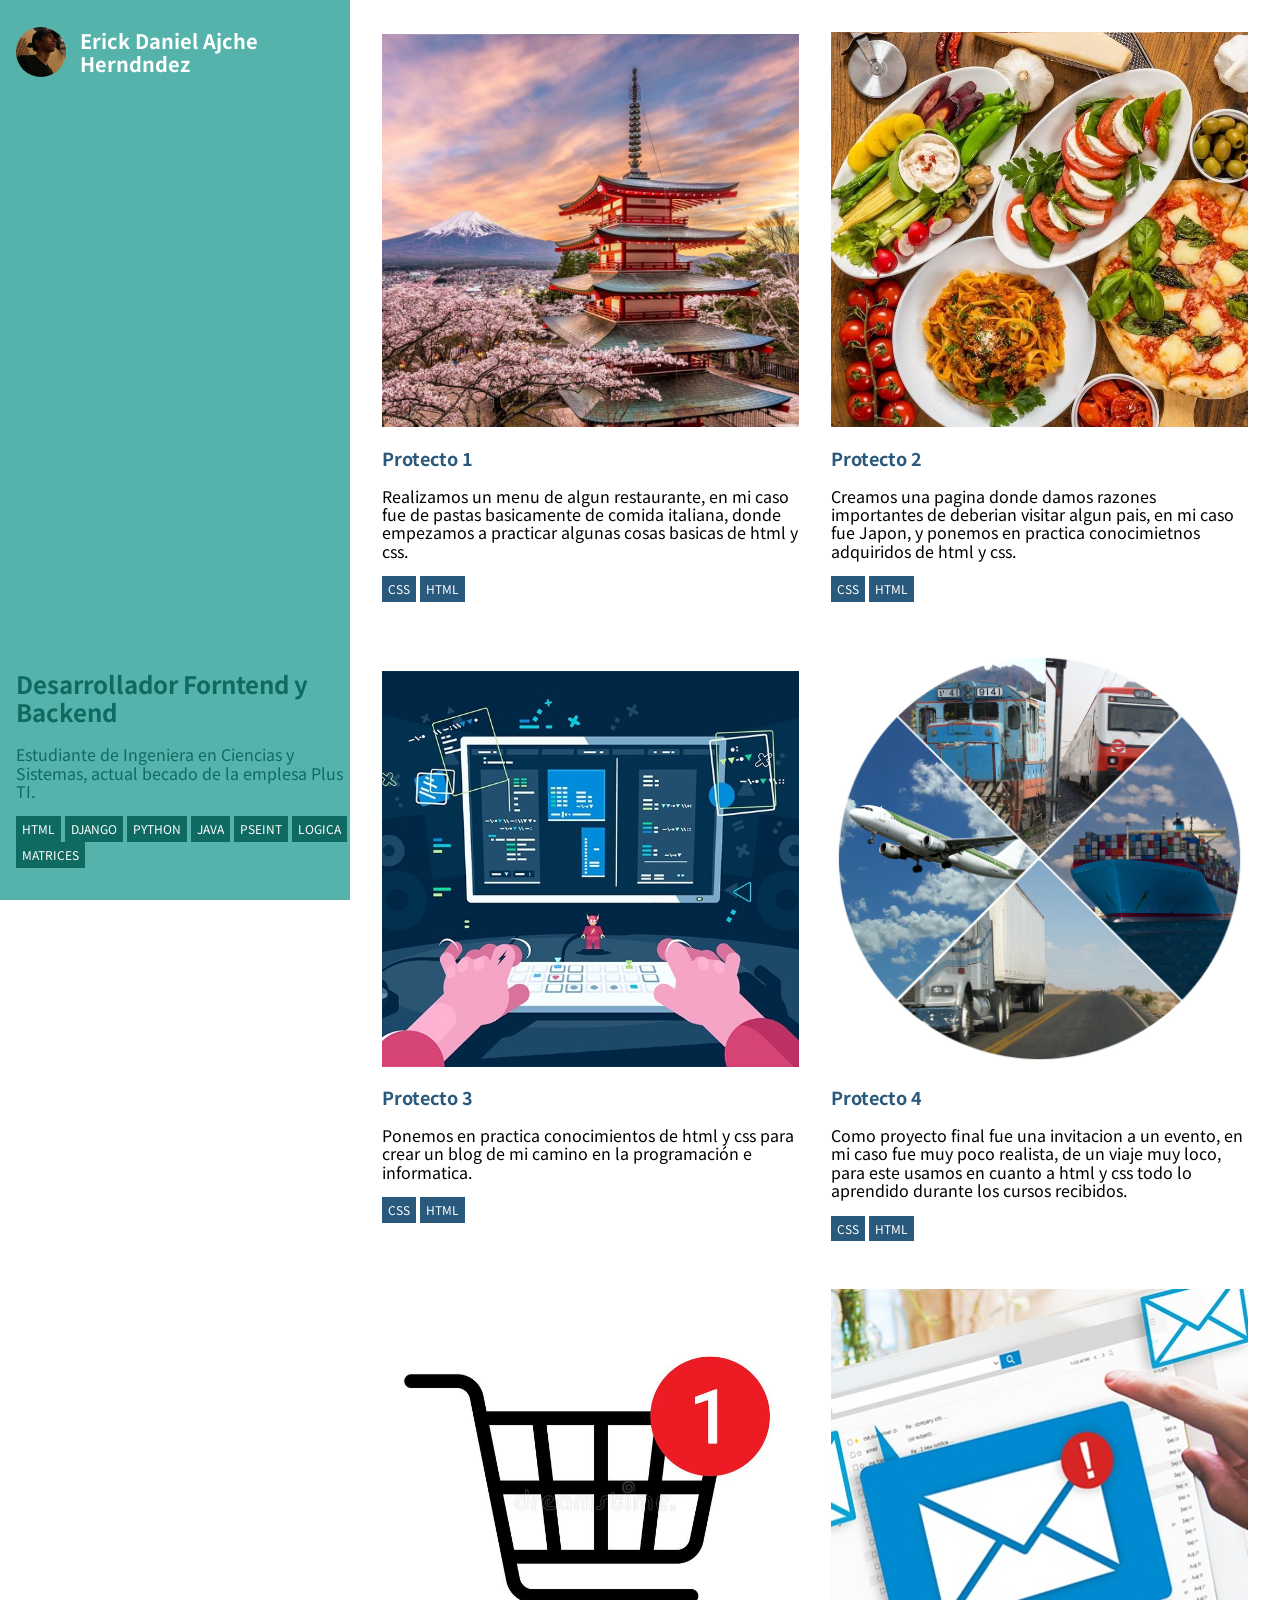
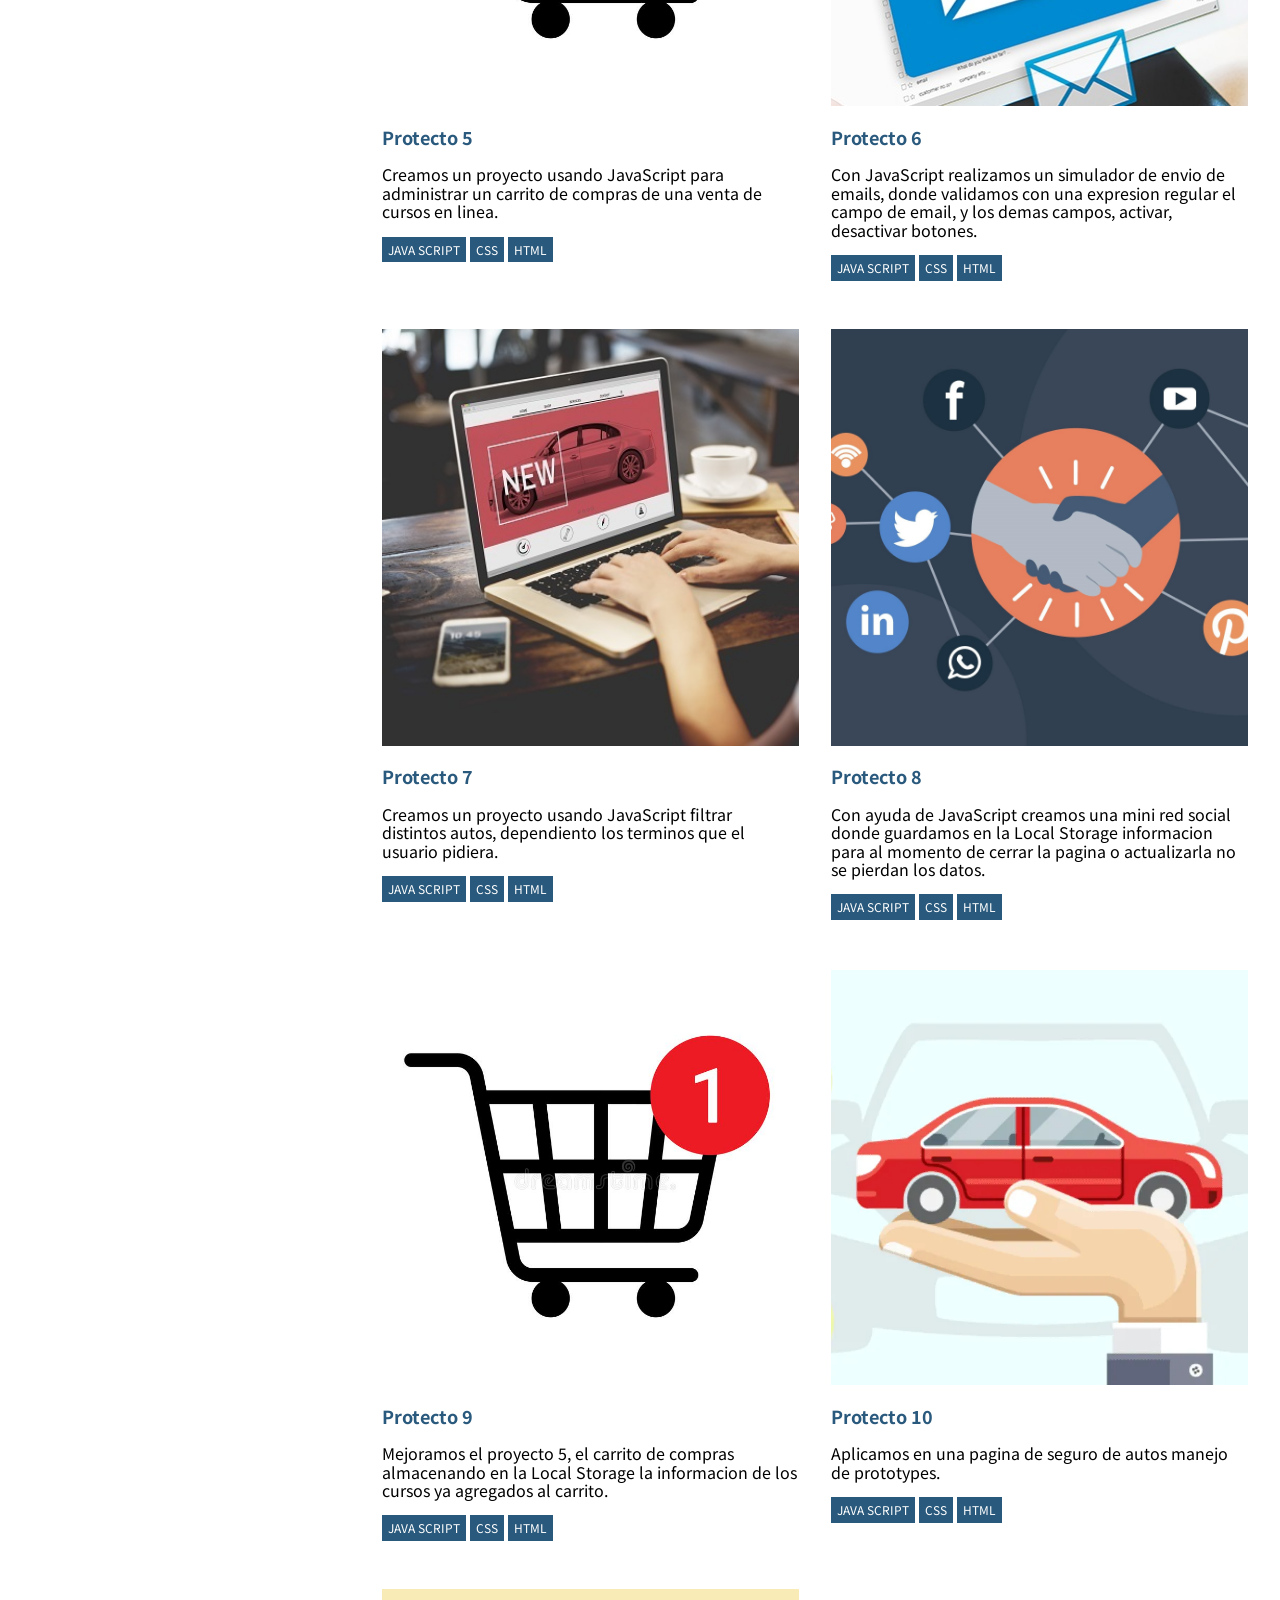
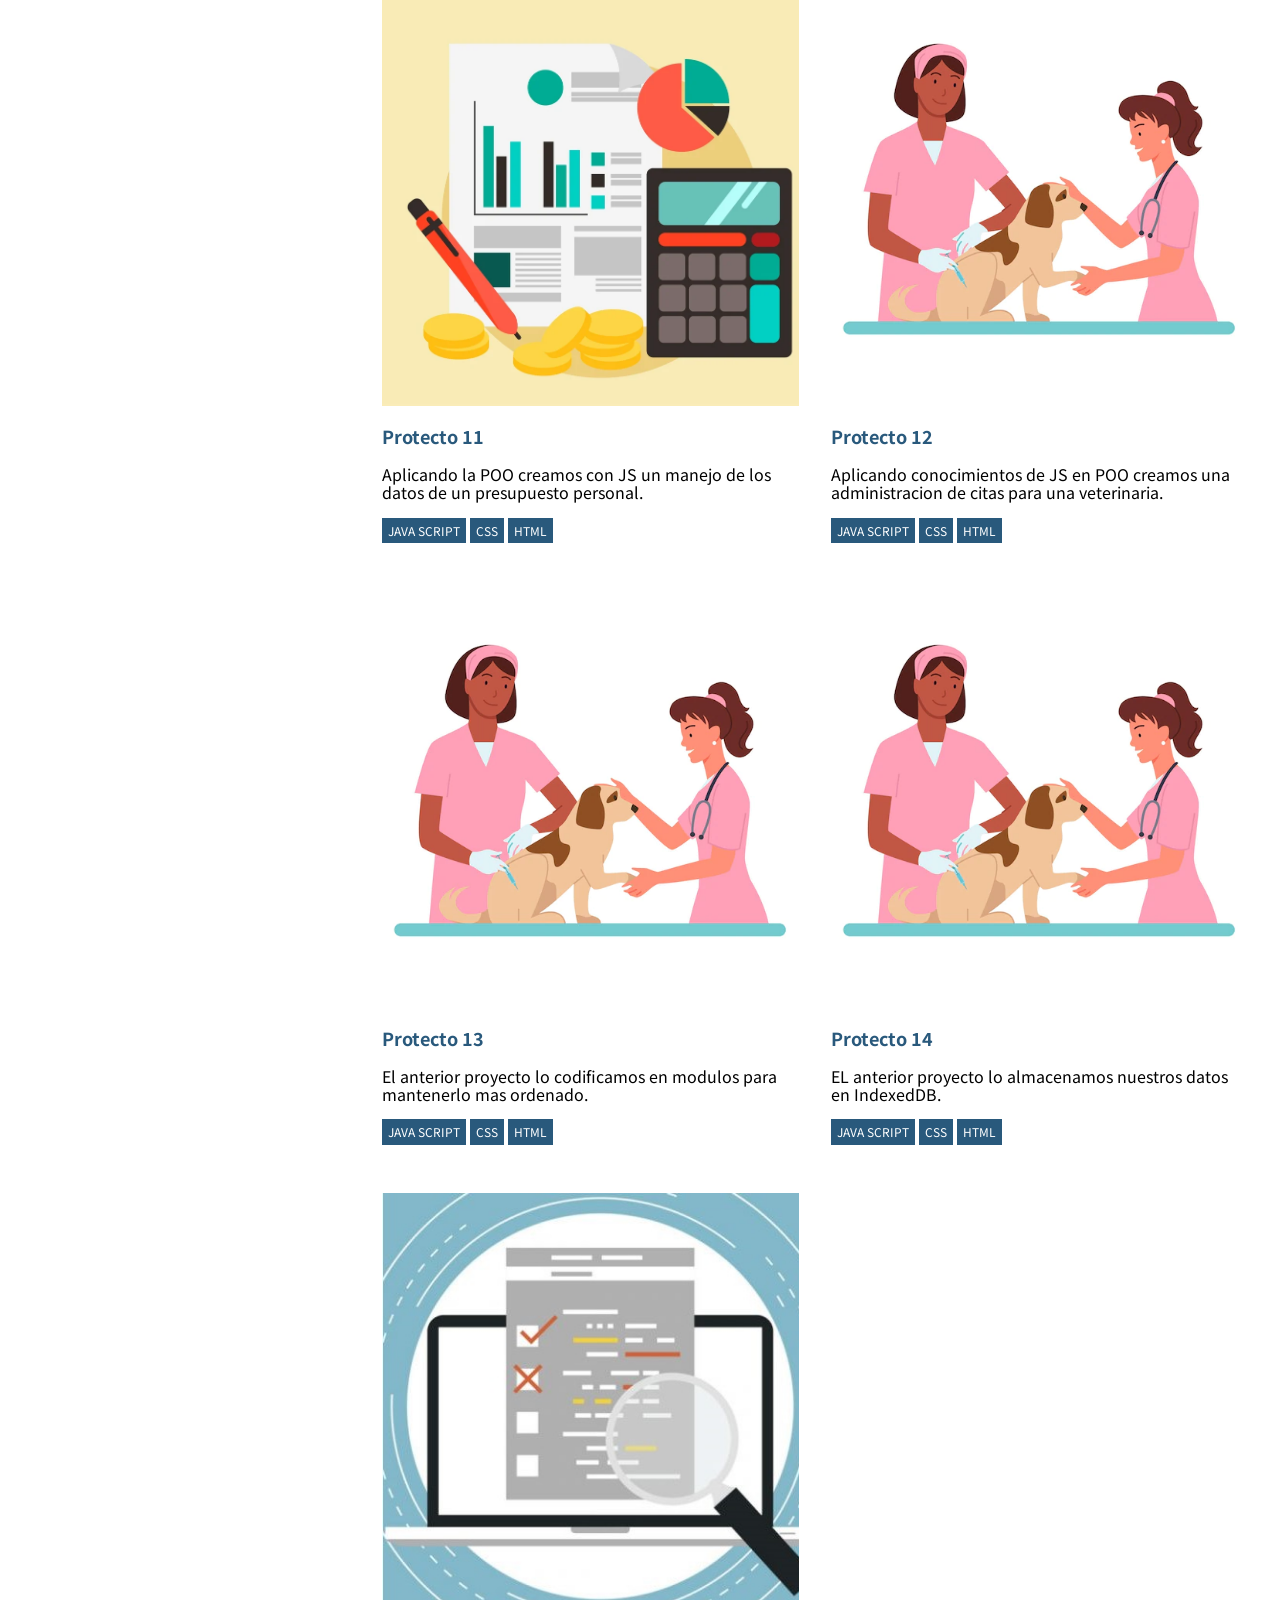
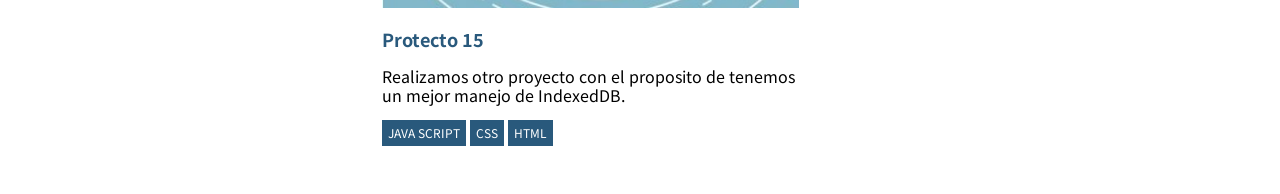
==== index.html @ 907febc7 "15 Proyectos" ====
<!DOCTYPE html>
<html lang="es">
<head>
    <meta charset="UTF-8">
    <meta http-equiv="X-UA-Compatible" content="IE=edge">
    <meta name="viewport" content="width=device-width, initial-scale=1.0">
    <title>Portafolio de Erick Daniel Ajche</title>
    <link rel="stylesheet" type="text/css" href="css/vendor/normalize.css">
    <link rel="stylesheet" type="text/css" href="css/estilos.css">
    <link rel="preconnect" href="https://fonts.googleapis.com">
<link rel="preconnect" href="https://fonts.gstatic.com" crossorigin>
<link href="https://fonts.googleapis.com/css2?family=Montserrat:wght@400;500&family=Noto+Sans+JP&display=swap" rel="stylesheet">
</head>
<body>

    <section class="lateral">
        <div class="prefil">
            <figure class="perfil__circulo">

                <img src="img/perfil.jpg" alt="" class="perfil__foto">
            </figure>
            <h1 class="perfil__nombres">Erick Daniel Ajche Herndndez</h1>
            <label for="check" class="ocultar-menu">
                &#215
            </label>
        </div>
        <div class="informacion">
            <h2 class="informacion__titulo">Desarrollador Forntend y Backend</h2>
            <p class="informacion__descripcion">Estudiante de Ingeniera en Ciencias y Sistemas,
                actual becado de la emplesa Plus TI.
            </p>
            <ul class="habilidades">
                <li class="habilidad">HTML</li>
                <li class="habilidad">Django</li>
                <li class="habilidad">Python</li>
                <li class="habilidad">Java</li>
                <li class="habilidad">PSeInt</li>
                <li class="habilidad">Logica</li>
                <li class="habilidad">Matrices</li>
            </ul>
        </div>
    </section>
    <section class="proyectos">
        <div class="row">
        <article class="proyecto">

            <img src="img/proyecto1_japon.jpg" alt="" class="proyecto__imagen">
            <a href="proyecto1.html"><h3 class="proyecto__titulo">Protecto 1</h3></a>
            <p class="protecto__descripcion">Realizamos un menu de algun restaurante, en mi caso fue de 
                pastas basicamente de comida italiana, donde empezamos a practicar algunas cosas basicas 
                de html y css.
            </p>
            <ul class="habilidades">

                <li class="habilidad--proyecto">CSS</li>
                <li class="habilidad--proyecto">HTML</li>

            </ul>
        </article>
        <article class="proyecto">

            <img src="img/proyecto2_menu.jpg" alt="" class="proyecto__imagen">
            <a href="proyecto2.html"><h3 class="proyecto__titulo">Protecto 2</h3></a>
            <p class="protecto__descripcion">Creamos una pagina donde damos razones importantes de 
                deberian visitar algun pais, en mi caso fue Japon, y ponemos en practica conocimietnos
                adquiridos de html y css.
            </p>
            <ul class="habilidades">

                <li class="habilidad--proyecto">CSS</li>
                <li class="habilidad--proyecto">HTML</li>

            </ul>
        </article>
    </div>
    <div class="row">
        <article class="proyecto">

            <img src="img/proyecto3_progra.jpg" alt="" class="proyecto__imagen">
            <a href="proyecto3.html"><h3 class="proyecto__titulo">Protecto 3</h3></a>
            <p class="protecto__descripcion">Ponemos en practica conocimientos de html y css para crear un 
                blog de mi camino en la programación e informatica.
            </p>
            <ul class="habilidades">

                <li class="habilidad--proyecto">CSS</li>
                <li class="habilidad--proyecto">HTML</li>

            </ul>
        </article>
        <article class="proyecto">

            <img src="img/proyecto4_invitacion.jpg" alt="" class="proyecto__imagen">
            <a href="proyecto4.html"><h3 class="proyecto__titulo">Protecto 4</h3></a>
            <p class="protecto__descripcion">Como proyecto final fue una invitacion a un evento, en mi caso fue
                muy poco realista, de un viaje muy loco, para este usamos en cuanto a html y css todo lo aprendido
                durante los cursos recibidos.
            </p>
            <ul class="habilidades">
                <li class="habilidad--proyecto">CSS</li>
                <li class="habilidad--proyecto">HTML</li>
            </ul>
        </article>
    </div>
    <div class="row">
        <article class="proyecto">
            <img src="img/proyecto5_carrito.jpg" alt="" class="proyecto__imagen">
            <a href="15-PROYECTO-Carrito\index.html"><h3 class="proyecto__titulo">Protecto 5</h3></a>
            <p class="protecto__descripcion">Creamos un proyecto usando JavaScript para administrar un carrito de compras
                de una venta de cursos en linea.
            </p>
            <ul class="habilidades">
                <li class="habilidad--proyecto">Java Script</li>
                <li class="habilidad--proyecto">CSS</li>
                <li class="habilidad--proyecto">HTML</li>
            </ul>
        </article>
        <article class="proyecto">
            <img src="img/proyecto6_email.jpg" alt="" class="proyecto__imagen">
            <a href="16-PROYECTO-EnviarEmail\index.html"><h3 class="proyecto__titulo">Protecto 6</h3></a>
            <p class="protecto__descripcion">Con JavaScript realizamos un simulador de envio de emails, donde validamos
                con una expresion regular el campo de email, y los demas campos, activar, desactivar botones.
            </p>
            <ul class="habilidades">
                <li class="habilidad--proyecto">Java Script</li>
                <li class="habilidad--proyecto">CSS</li>
                <li class="habilidad--proyecto">HTML</li>
            </ul>
        </article>
    </div>
    <div class="row">
        <article class="proyecto">
            <img src="img\proyecto7_buscador.jpg" alt="" class="proyecto__imagen">
            <a href="17-PROYECTO-Buscador\index.html"><h3 class="proyecto__titulo">Protecto 7</h3></a>
            <p class="protecto__descripcion">Creamos un proyecto usando JavaScript filtrar distintos autos, dependiento los terminos
                que el usuario pidiera.
            </p>
            <ul class="habilidades">
                <li class="habilidad--proyecto">Java Script</li>
                <li class="habilidad--proyecto">CSS</li>
                <li class="habilidad--proyecto">HTML</li>
            </ul>
        </article>
        <article class="proyecto">
            <img src="img\proyecto8_LS.jpg" alt="" class="proyecto__imagen">
            <a href="19-PROYECTO-LocalStorage\index.html"><h3 class="proyecto__titulo">Protecto 8</h3></a>
            <p class="protecto__descripcion">Con ayuda de JavaScript creamos una mini red social donde guardamos en la Local Storage
                informacion para al momento de cerrar la pagina o actualizarla no se pierdan los datos.
            </p>
            <ul class="habilidades">
                <li class="habilidad--proyecto">Java Script</li>
                <li class="habilidad--proyecto">CSS</li>
                <li class="habilidad--proyecto">HTML</li>
            </ul>
        </article>
    </div>
    <div class="row">
        <article class="proyecto">
            <img src="img/proyecto5_carrito.jpg" alt="" class="proyecto__imagen">
            <a href="20-PROYECTO-Carrito-LS\index.html"><h3 class="proyecto__titulo">Protecto 9</h3></a>
            <p class="protecto__descripcion">Mejoramos el proyecto 5, el carrito de compras almacenando en la Local Storage la informacion
                de los cursos ya agregados al carrito.
            </p>
            <ul class="habilidades">
                <li class="habilidad--proyecto">Java Script</li>
                <li class="habilidad--proyecto">CSS</li>
                <li class="habilidad--proyecto">HTML</li>
            </ul>
        </article>
        <article class="proyecto">
            <img src="img/proyecto10_prototypes.png" alt="" class="proyecto__imagen">
            <a href="23-PROYECTO-Prototypes-Seguro/index.html"><h3 class="proyecto__titulo">Protecto 10</h3></a>
            <p class="protecto__descripcion">Aplicamos en una pagina de seguro de autos manejo de prototypes.
            </p>
            <ul class="habilidades">
                <li class="habilidad--proyecto">Java Script</li>
                <li class="habilidad--proyecto">CSS</li>
                <li class="habilidad--proyecto">HTML</li>
            </ul>
        </article>
    </div>
    <div class="row">
        <article class="proyecto">
            <img src="img/proyecto11_presupuesto.png" alt="" class="proyecto__imagen">
            <a href="25-PROYECTO-GastoSemanal/index.html"><h3 class="proyecto__titulo">Protecto 11</h3></a>
            <p class="protecto__descripcion">Aplicando la POO creamos con JS un manejo de los datos de un presupuesto personal.
            </p>
            <ul class="habilidades">
                <li class="habilidad--proyecto">Java Script</li>
                <li class="habilidad--proyecto">CSS</li>
                <li class="habilidad--proyecto">HTML</li>
            </ul>
        </article>
        <article class="proyecto">
            <img src="img/proyecto12_citasveterinaria.png" alt="" class="proyecto__imagen">
            <a href="26-PROYECTO-AdministrarCitas/index.html"><h3 class="proyecto__titulo">Protecto 12</h3></a>
            <p class="protecto__descripcion">Aplicando conocimientos de JS en POO creamos una administracion de citas para una veterinaria.
            </p>
            <ul class="habilidades">
                <li class="habilidad--proyecto">Java Script</li>
                <li class="habilidad--proyecto">CSS</li>
                <li class="habilidad--proyecto">HTML</li>
            </ul>
        </article>
    </div>
    <div class="row">
        <article class="proyecto">
            <img src="img/proyecto12_citasveterinaria.png" alt="" class="proyecto__imagen">
            <a href="29-PROYECTO-CitasModulos/index.html"><h3 class="proyecto__titulo">Protecto 13</h3></a>
            <p class="protecto__descripcion">El anterior proyecto lo codificamos en modulos para mantenerlo mas ordenado.
            </p>
            <ul class="habilidades">
                <li class="habilidad--proyecto">Java Script</li>
                <li class="habilidad--proyecto">CSS</li>
                <li class="habilidad--proyecto">HTML</li>
            </ul>
        </article>
        <article class="proyecto">
            <img src="img/proyecto12_citasveterinaria.png" alt="" class="proyecto__imagen">
            <a href="31-PROYECTO-IndexedDB/index.html"><h3 class="proyecto__titulo">Protecto 14</h3></a>
            <p class="protecto__descripcion">EL anterior proyecto lo almacenamos nuestros datos en IndexedDB.
            </p>
            <ul class="habilidades">
                <li class="habilidad--proyecto">Java Script</li>
                <li class="habilidad--proyecto">CSS</li>
                <li class="habilidad--proyecto">HTML</li>
            </ul>
        </article>
    </div>
    <div class="row">
        <article class="proyecto">
            <img src="img/proyecto13_registro.jpg" alt="" class="proyecto__imagen">
            <a href="32-PROYECTO-CRMIndexedDB/index.html"><h3 class="proyecto__titulo">Protecto 15</h3></a>
            <p class="protecto__descripcion">Realizamos otro proyecto con el proposito de tenemos un mejor manejo de IndexedDB.
            </p>
            <ul class="habilidades">
                <li class="habilidad--proyecto">Java Script</li>
                <li class="habilidad--proyecto">CSS</li>
                <li class="habilidad--proyecto">HTML</li>
            </ul>
        </article>
        <article class="proyecto">

        </article>
    </div>
    </section>
</body>
</html>
---- css/estilos.css ----
* {
  box-sizing: border-box;  
}
body{
    font-family: 'Montserrat', sans-serif;
    font-family: 'Noto Sans JP', sans-serif;

}
.BTN_home{
    font-family: 'Noto Sans JP', sans-serif;
    background-color: #56B3AB;
    font-size: 30px;
    cursor: pointer;
    text-decoration: none;
    width: 90px;
}
a{
    text-decoration: none; 
}
.BTN_home:hover{
    background-color:aquamarine;
}

.lateral{
    background-color: #56B3AB;
    position: fixed;
    top: 0;
    bottom: 0;
    padding: 1em;
    left: 0;
    width: 350px;
}
/* Perfil*/
.perfil__circulo{
margin: 0;
border-radius: 50%;
width: 50px;
overflow: hidden;
height: 50px;
}

.perfil__foto{ 
width: 100%;

}
.perfil__nombres{
    font-family: 'Noto Sans JP', sans-serif;
    color: #fff;
    font-size: 20px;
    width: 250px;
    margin-left: .5em;
    background-color: #56B3AB;
}
.perfil__nombres,.perfil__circulo{
    display: inline-block;
    vertical-align: middle;
    text-align: left;
}
.informacion{
    color:#0F6A62;
    position: absolute;
    bottom: 1em;
}
.informacion__descripcion{
    color:#0F6A62;
    text-align: left;
}

.informacion__titulo{
    color:#0F6A62;
    font-size: 18xp;
    text-align: left;
}
/*Habilidades*/
.habilidades{
    padding: 0;
}


.informacion__titulo{
    background-color: #56B3AB;
    font-family: 'Montserrat', sans-serif;
    font-family: 'Noto Sans JP', sans-serif;
}
.habilidad{
    background-color: #0F6A62;
    color: #fff;
    font-size: 12px;
    display: inline-block;
    padding: .5em;
    text-transform: uppercase;

}
.habilidad--proyecto{
    background-color: #29597C;
    color: #fff;
    font-size: 12px;
    display: inline-block;
    padding: .5em;
    text-transform: uppercase;

}
/*Proyectos*/
.proyectos{
    margin-left: 350px;
    padding: 1em;

    display: table;
}
.view-proyecto{
    margin-left: 350px;
    padding: 1em;
}

.proyecto{
    width: 50%;
    padding: 1em;
    display: table-cell;
}

.proyecto__imagen{
    width: 100%;
}

.proyecto__titulo{
    color: #29597C;
    font-size: 18px;
}

.mostrar-menu,
.ocultar-menu{ 
    font-size: 30px;
    cursor: pointer;
    display: none;
    transition: 0.4s;
}

.mostrar-menu{
    order:1;
}

.mostrar-menu:hover,
.ocultar-menu:hover{
    color:aquamarine;
}
#check{
    display: none;
}
/*RESPONSIVE*/
@media(max-width: 768px){
    .mostrar-menu,
    .ocultar-menu{
        display: none;
    }


    .lateral{
        position: fixed;
        width: 100%;
        height: 350px;
        background-color: #56B3AB;
        right:-100%;
        top: 0;
        text-align: center;
        padding: 100px 0px;
        padding: 1em;
        z-index: 100;
        transition: 0.8s;
        
    }
    .ocultar-menu{
        position: absolute;
        top: 40px;
        right: 40px;

    }
    .mostrar-menu{
        position: absolute;
        top: 40px;
        right: 40px;

    }
    .view-proyecto{
        margin-left: 0;
        margin-top: 350px;
        padding: 1em;
    }
    .proyectos{
        margin-left: 0;
        margin-top: 350px;
        padding: 1em;
        display: table;
    }
    .proyecto{
        width: 50%;
        padding: 1em;
    }
    #check:checked ~ .lateral{
        right: 0;
    }



}
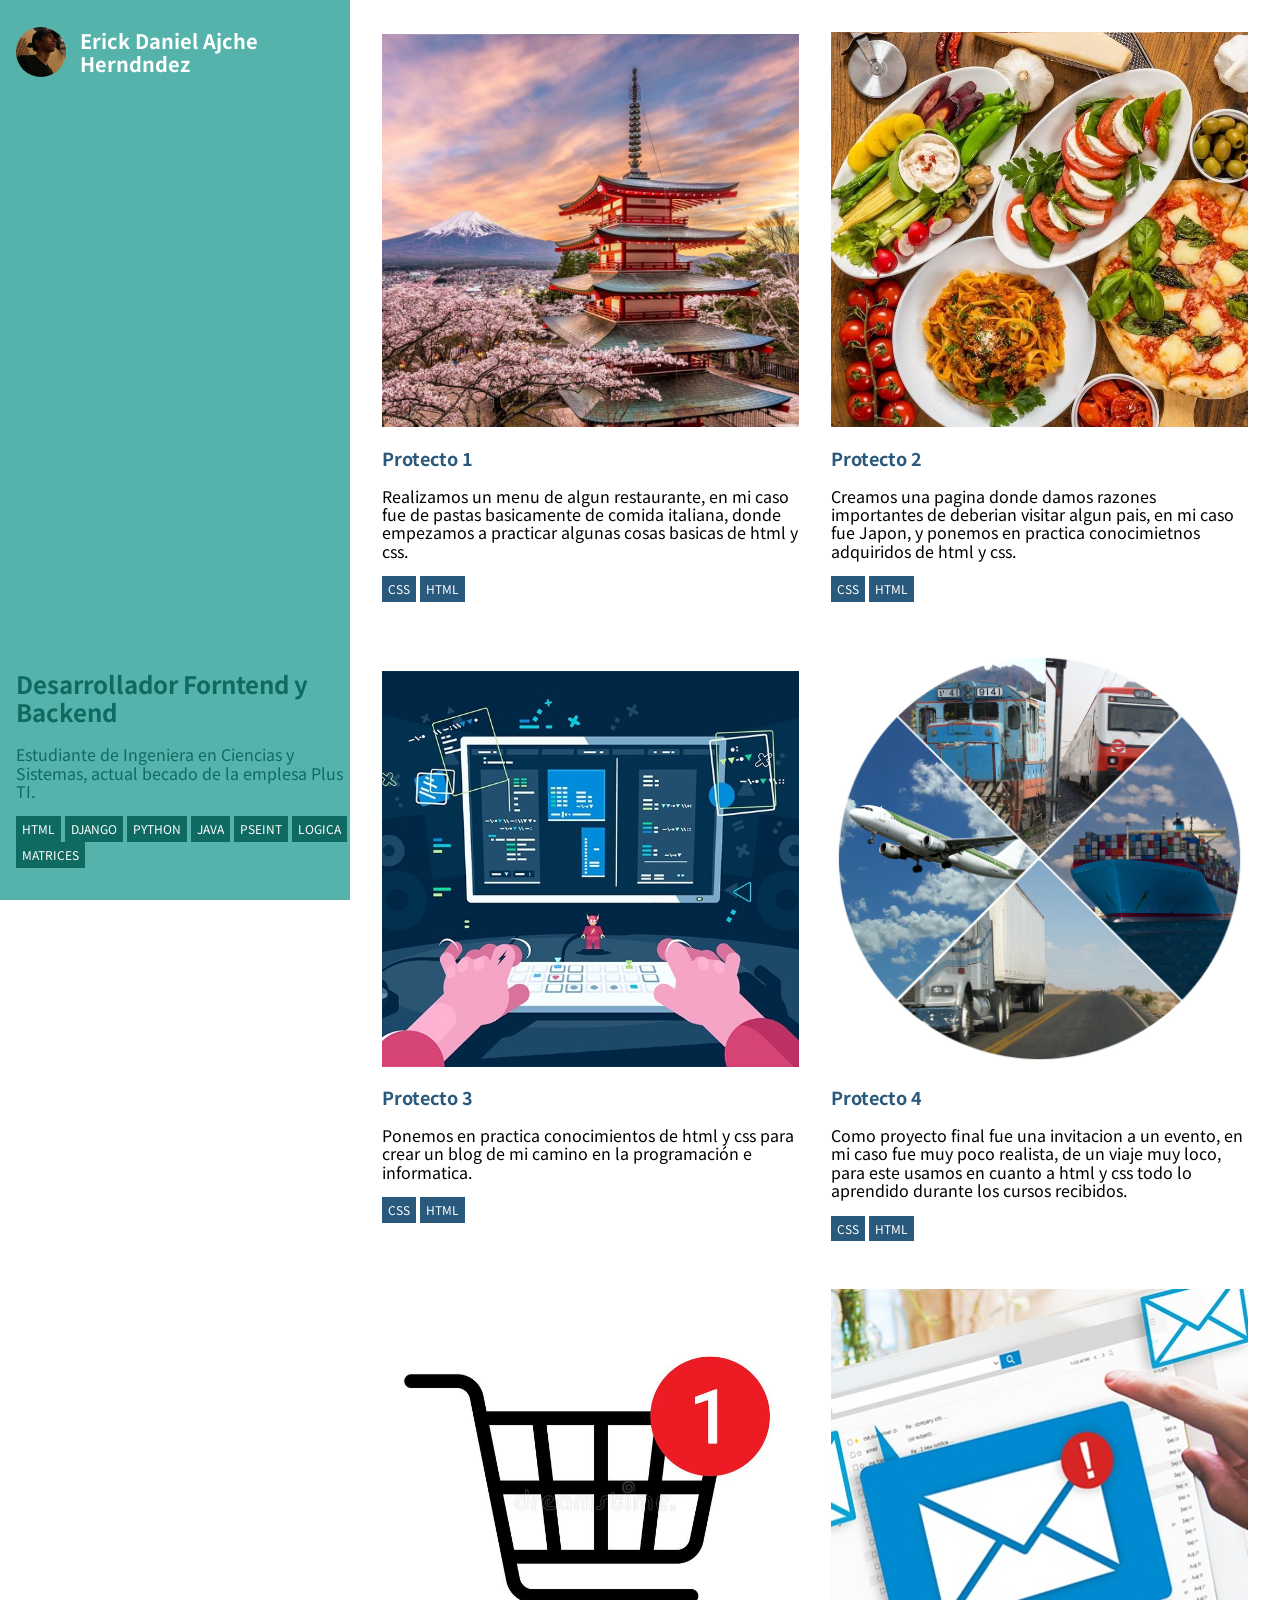
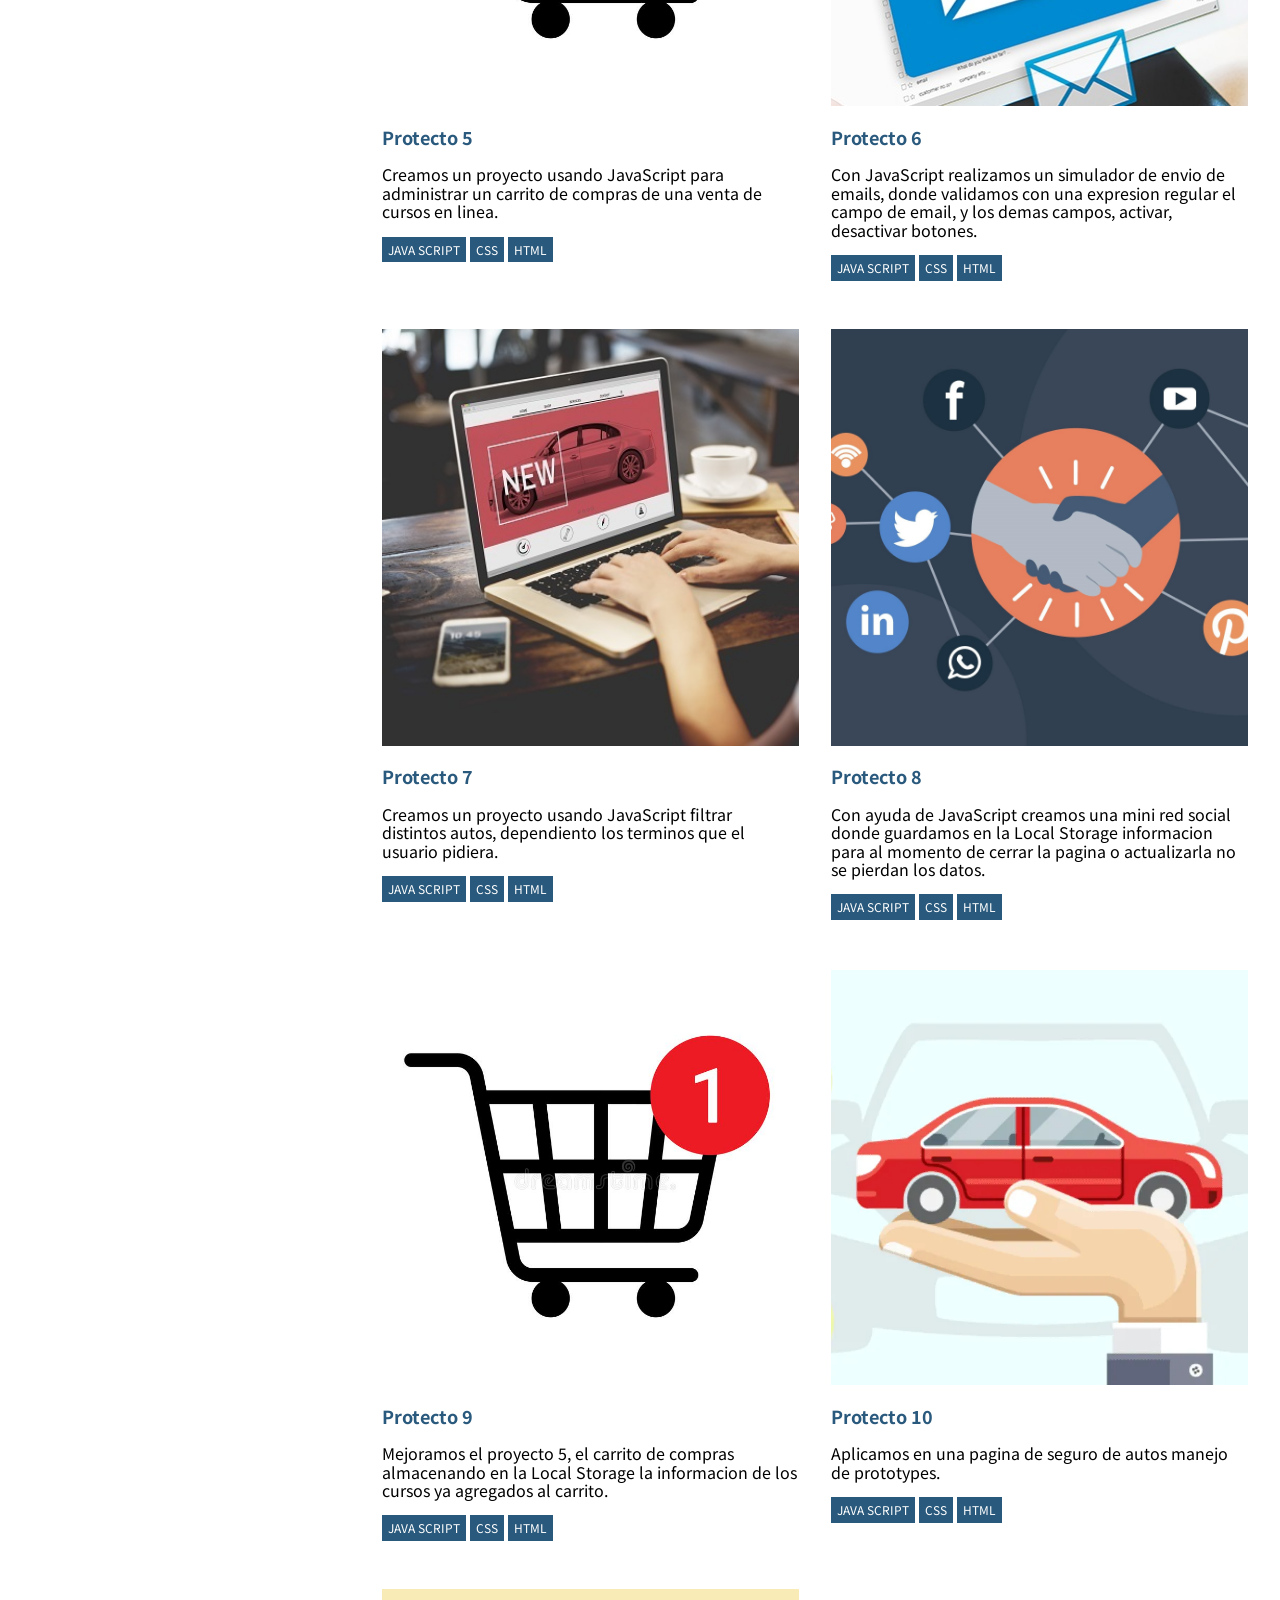
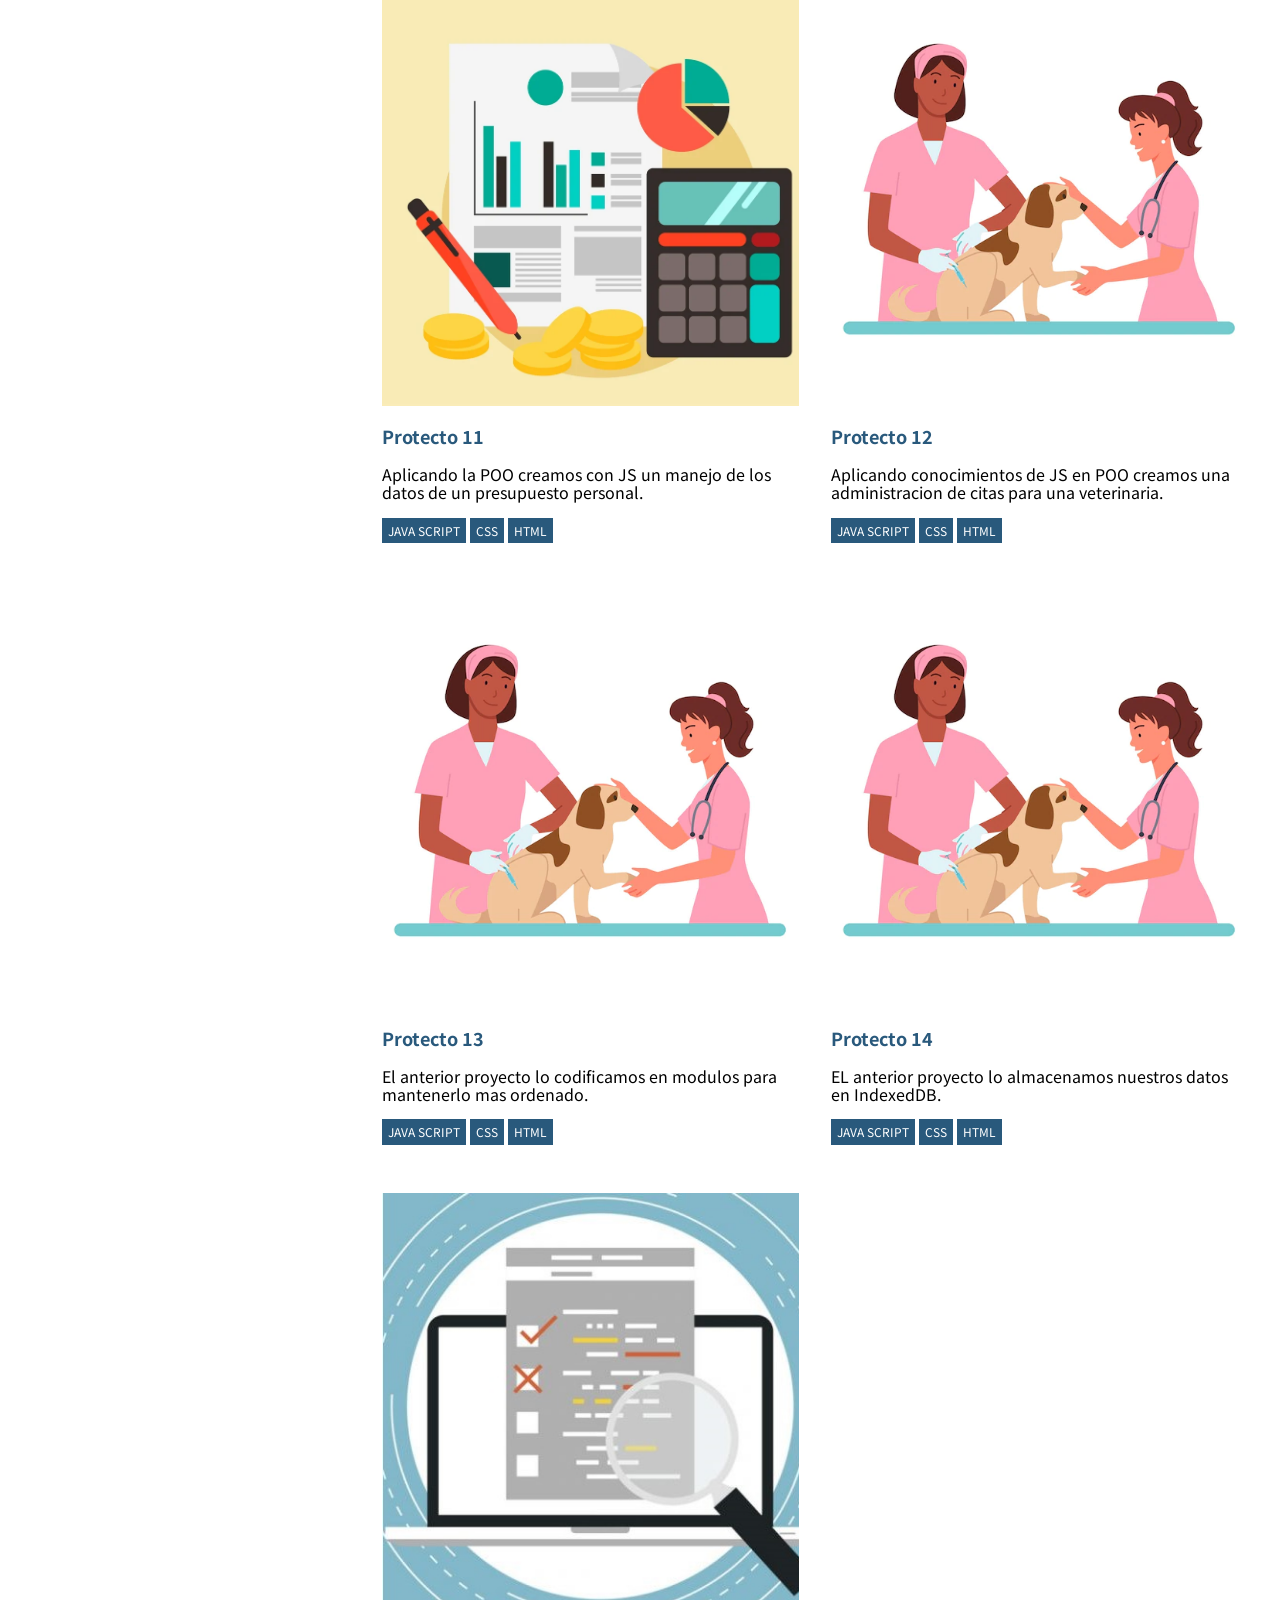
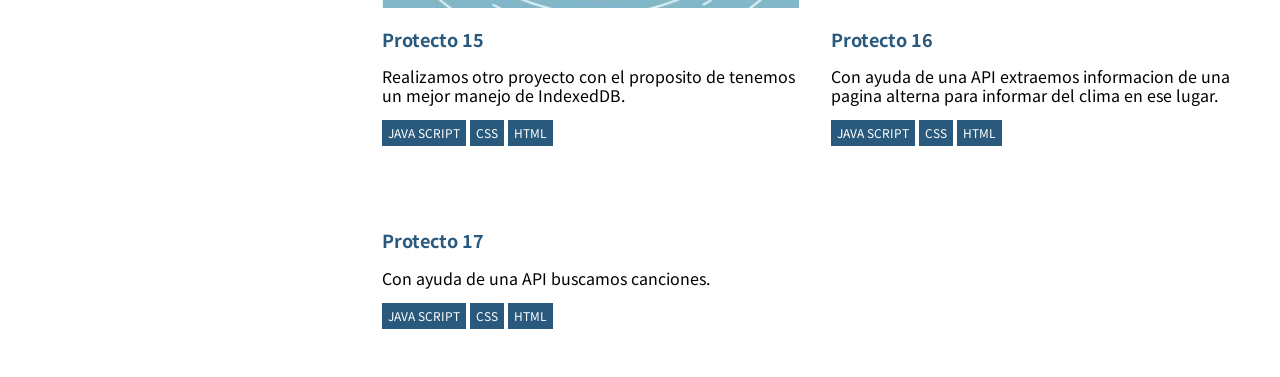
==== commit 15da781a: "36,37" ====
--- a/index.html
+++ b/index.html
@@ -240,6 +240,30 @@
             </ul>
         </article>
         <article class="proyecto">
+            <img src="img/proyecto14_clima.jpg" alt="" class="proyecto__imagen">
+            <a href="36-PROYECTO-Clima/index.html"><h3 class="proyecto__titulo">Protecto 16</h3></a>
+            <p class="protecto__descripcion">Con ayuda de una API extraemos informacion de una pagina alterna para informar del clima en ese lugar.
+            </p>
+            <ul class="habilidades">
+                <li class="habilidad--proyecto">Java Script</li>
+                <li class="habilidad--proyecto">CSS</li>
+                <li class="habilidad--proyecto">HTML</li>
+            </ul>
+        </article>
+    </div>
+    <div class="row">
+        <article class="proyecto">
+            <img src="img/proyecto15_canciones.jpg" alt="" class="proyecto__imagen">
+            <a href="37-PROYECTO-BuscarCanciones/index.html"><h3 class="proyecto__titulo">Protecto 17</h3></a>
+            <p class="protecto__descripcion">Con ayuda de una API buscamos canciones.
+            </p>
+            <ul class="habilidades">
+                <li class="habilidad--proyecto">Java Script</li>
+                <li class="habilidad--proyecto">CSS</li>
+                <li class="habilidad--proyecto">HTML</li>
+            </ul>
+        </article>
+        <article class="proyecto">
 
         </article>
     </div>
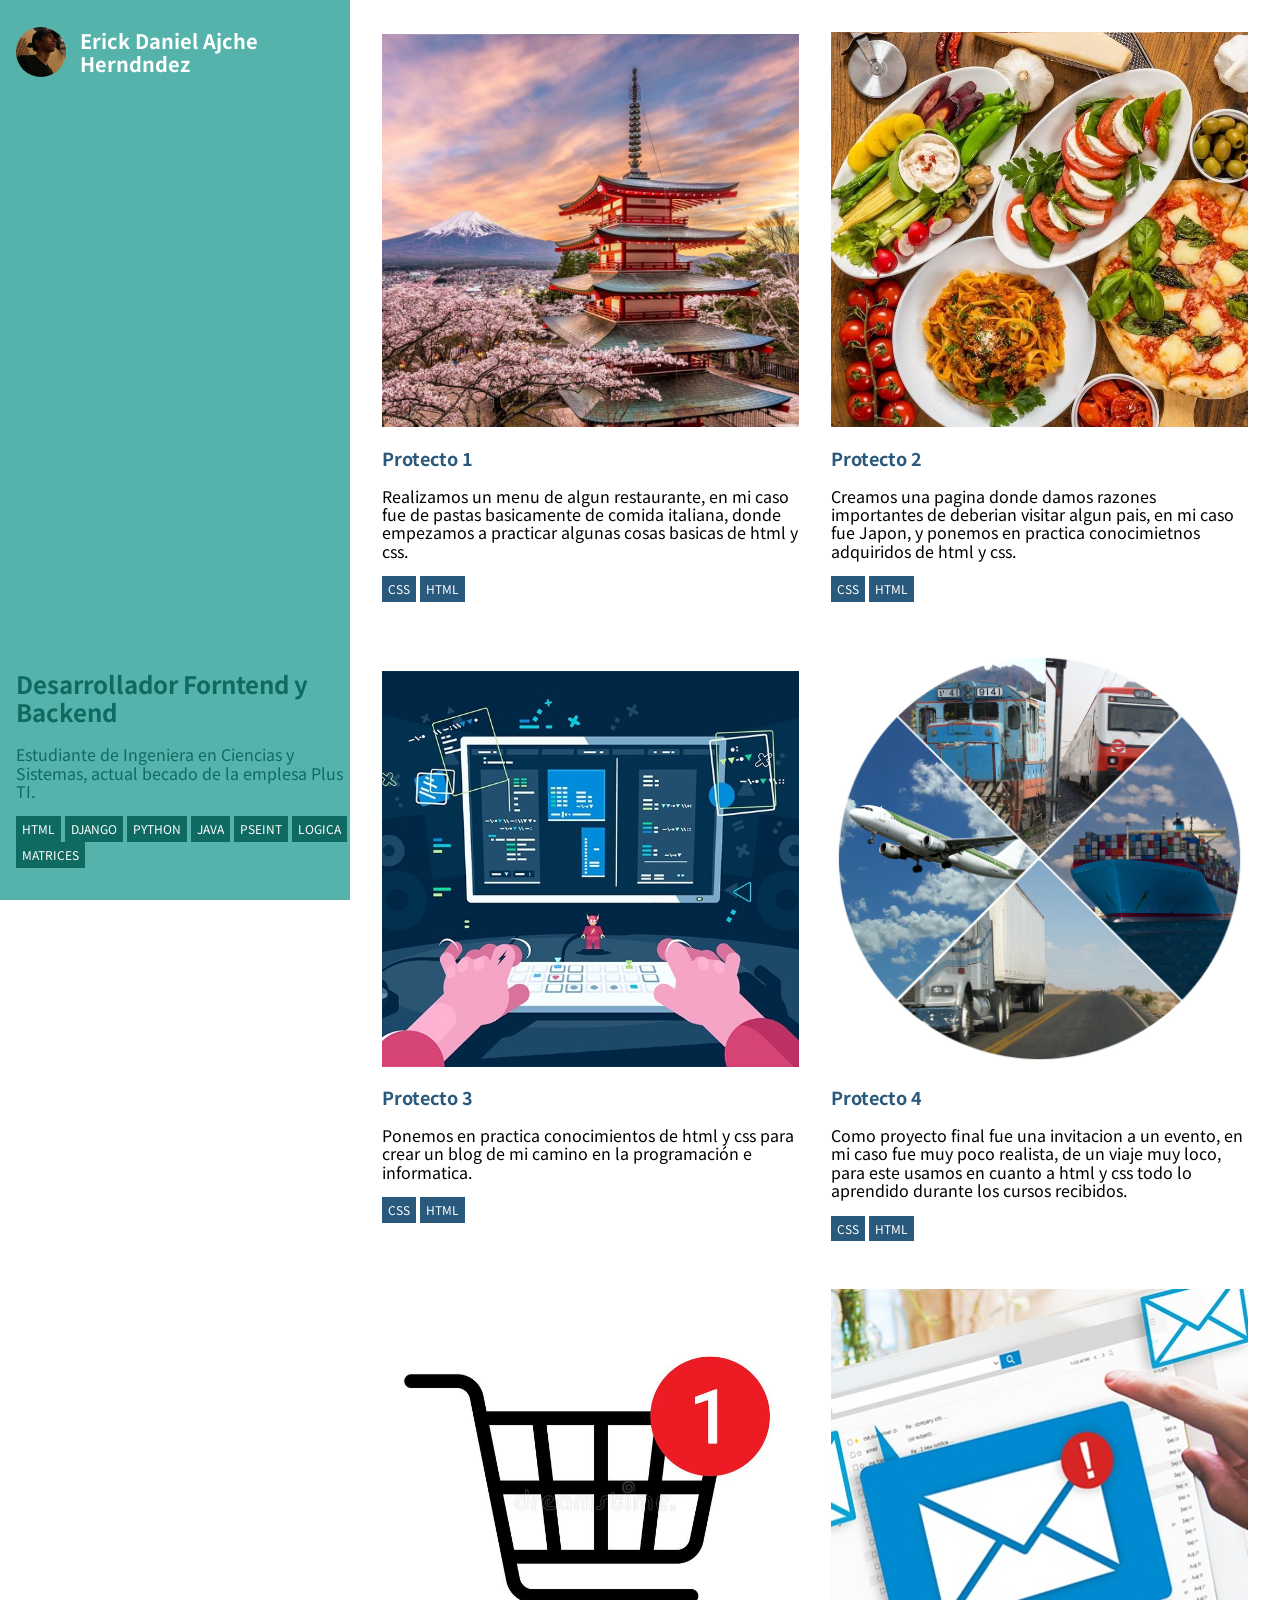
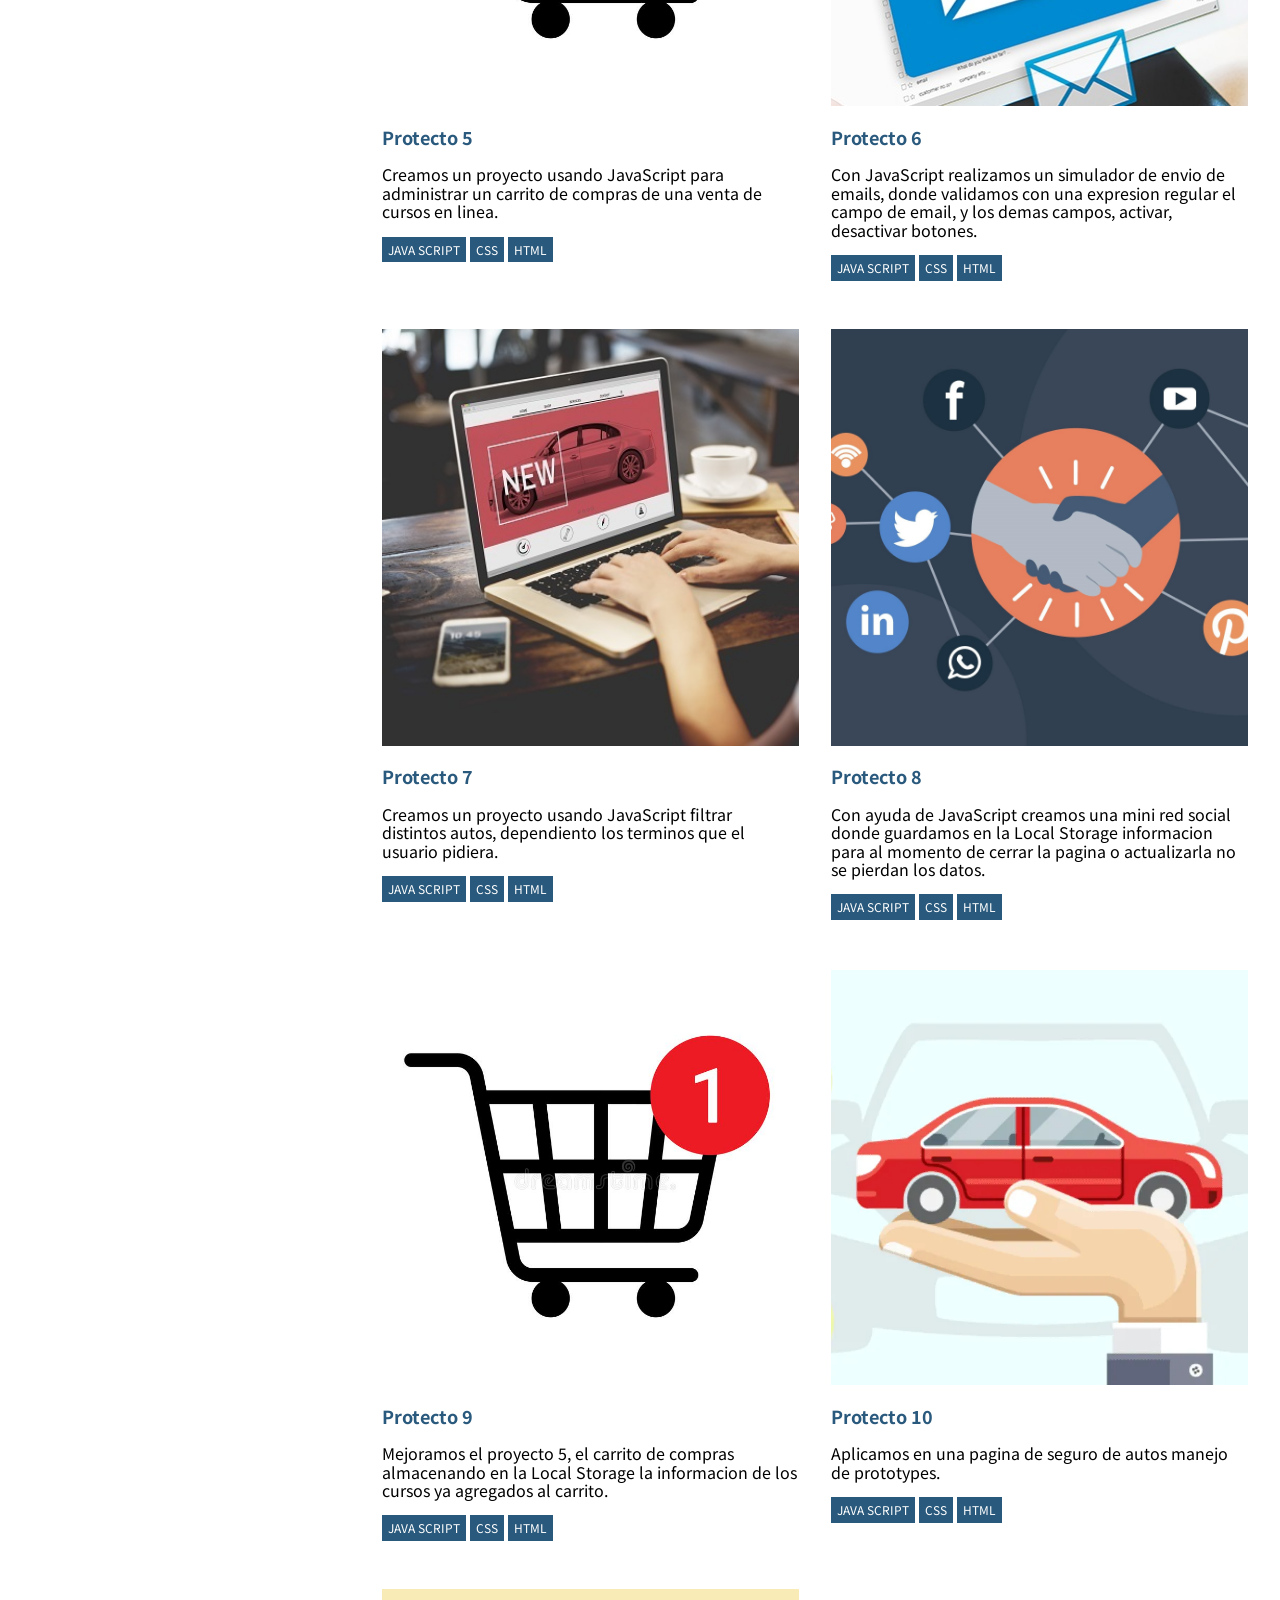
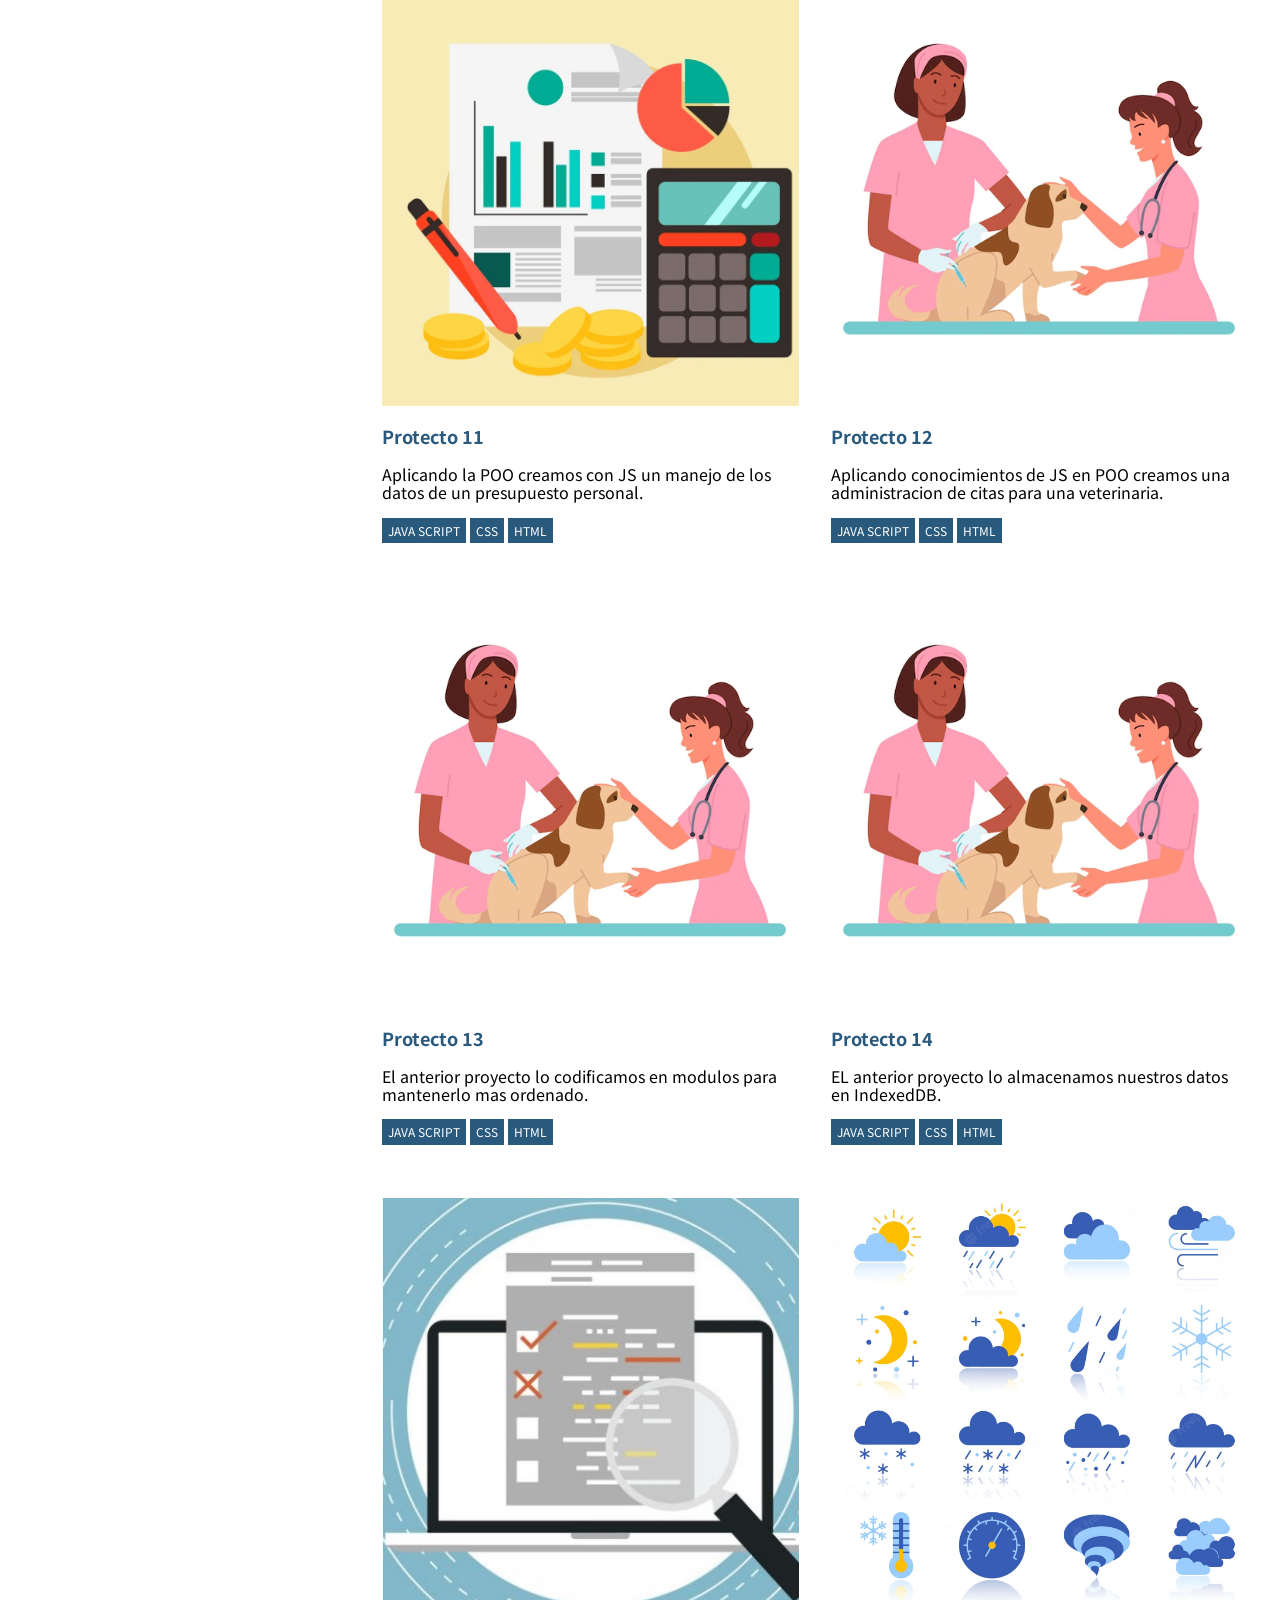
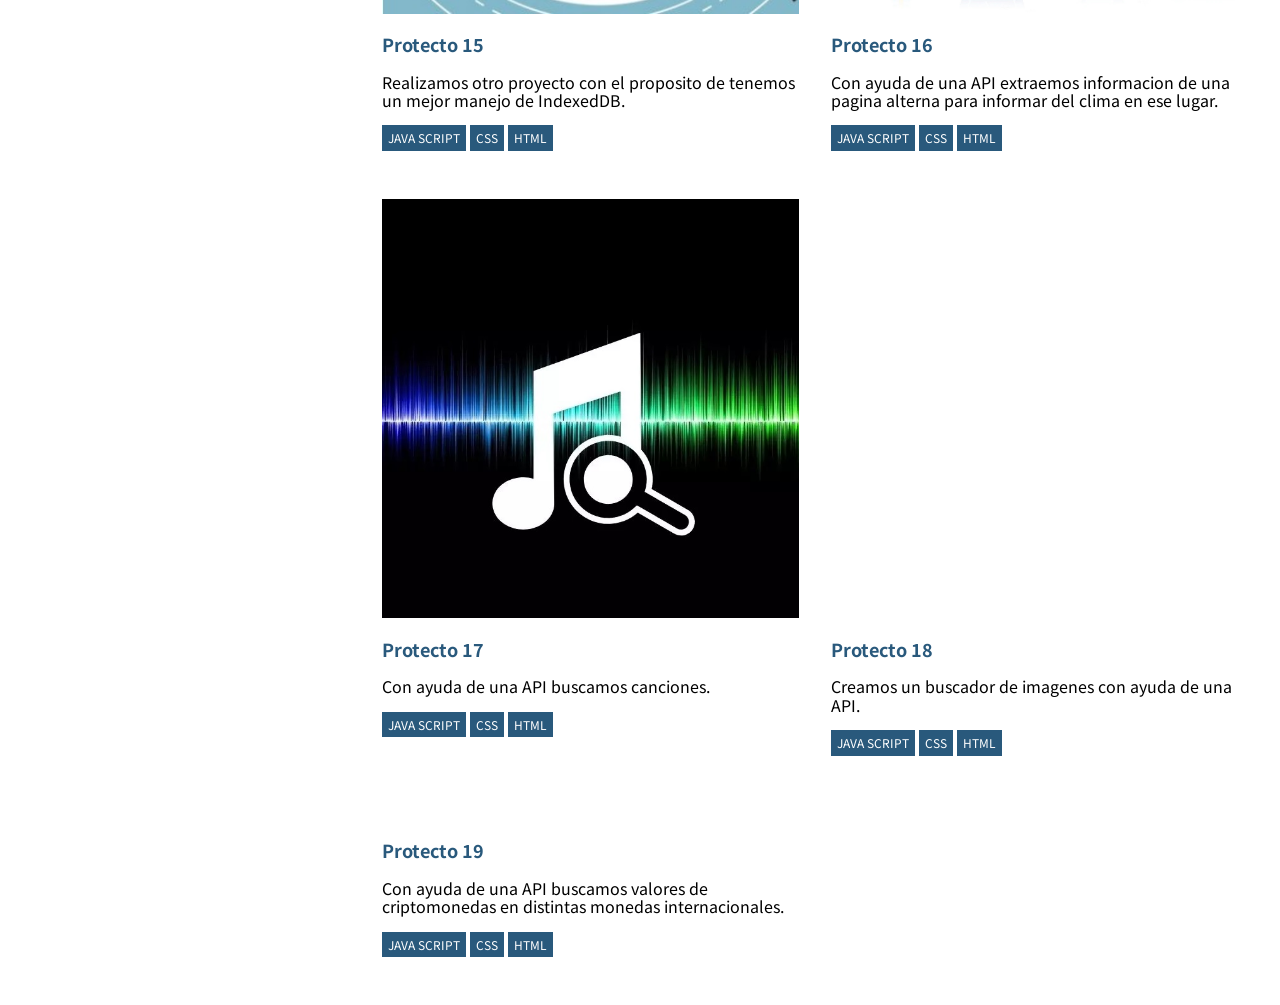
==== commit 22ace755: "38 y 39" ====
--- a/index.html
+++ b/index.html
@@ -264,6 +264,30 @@
             </ul>
         </article>
         <article class="proyecto">
+            <img src="img/proyecto16_imagenes.png" alt="" class="proyecto__imagen">
+            <a href="38-PROYECTO-PixabayImagenes/index.html"><h3 class="proyecto__titulo">Protecto 18</h3></a>
+            <p class="protecto__descripcion">Creamos un buscador de imagenes con ayuda de una API.
+            </p>
+            <ul class="habilidades">
+                <li class="habilidad--proyecto">Java Script</li>
+                <li class="habilidad--proyecto">CSS</li>
+                <li class="habilidad--proyecto">HTML</li>
+            </ul>
+        </article>
+    </div>
+    <div class="row">
+        <article class="proyecto">
+            <img src="img/proyecto17_criptos.jpg" alt="" class="proyecto__imagen">
+            <a href="39-PROYECTO-Criptomonedas/index.html"><h3 class="proyecto__titulo">Protecto 19</h3></a>
+            <p class="protecto__descripcion">Con ayuda de una API buscamos valores de criptomonedas en distintas monedas internacionales.
+            </p>
+            <ul class="habilidades">
+                <li class="habilidad--proyecto">Java Script</li>
+                <li class="habilidad--proyecto">CSS</li>
+                <li class="habilidad--proyecto">HTML</li>
+            </ul>
+        </article>
+        <article class="proyecto">
 
         </article>
     </div>
